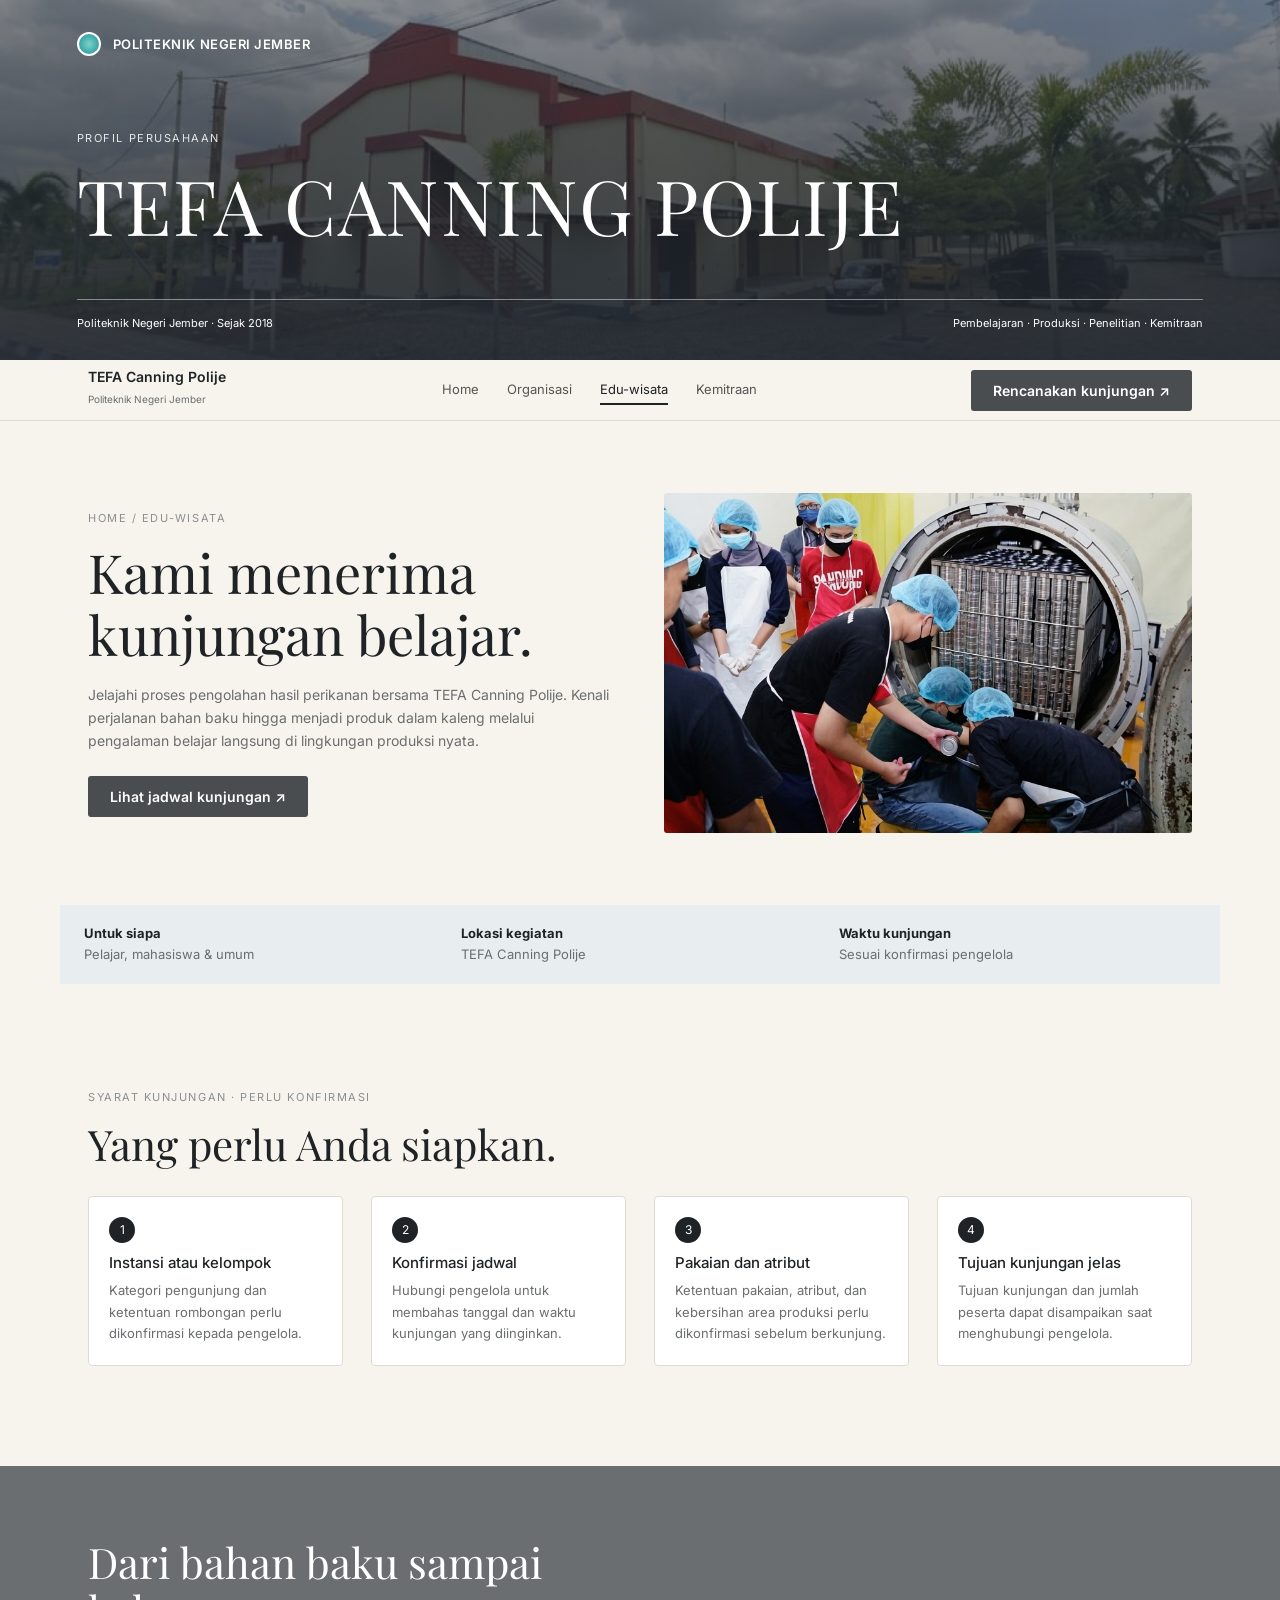
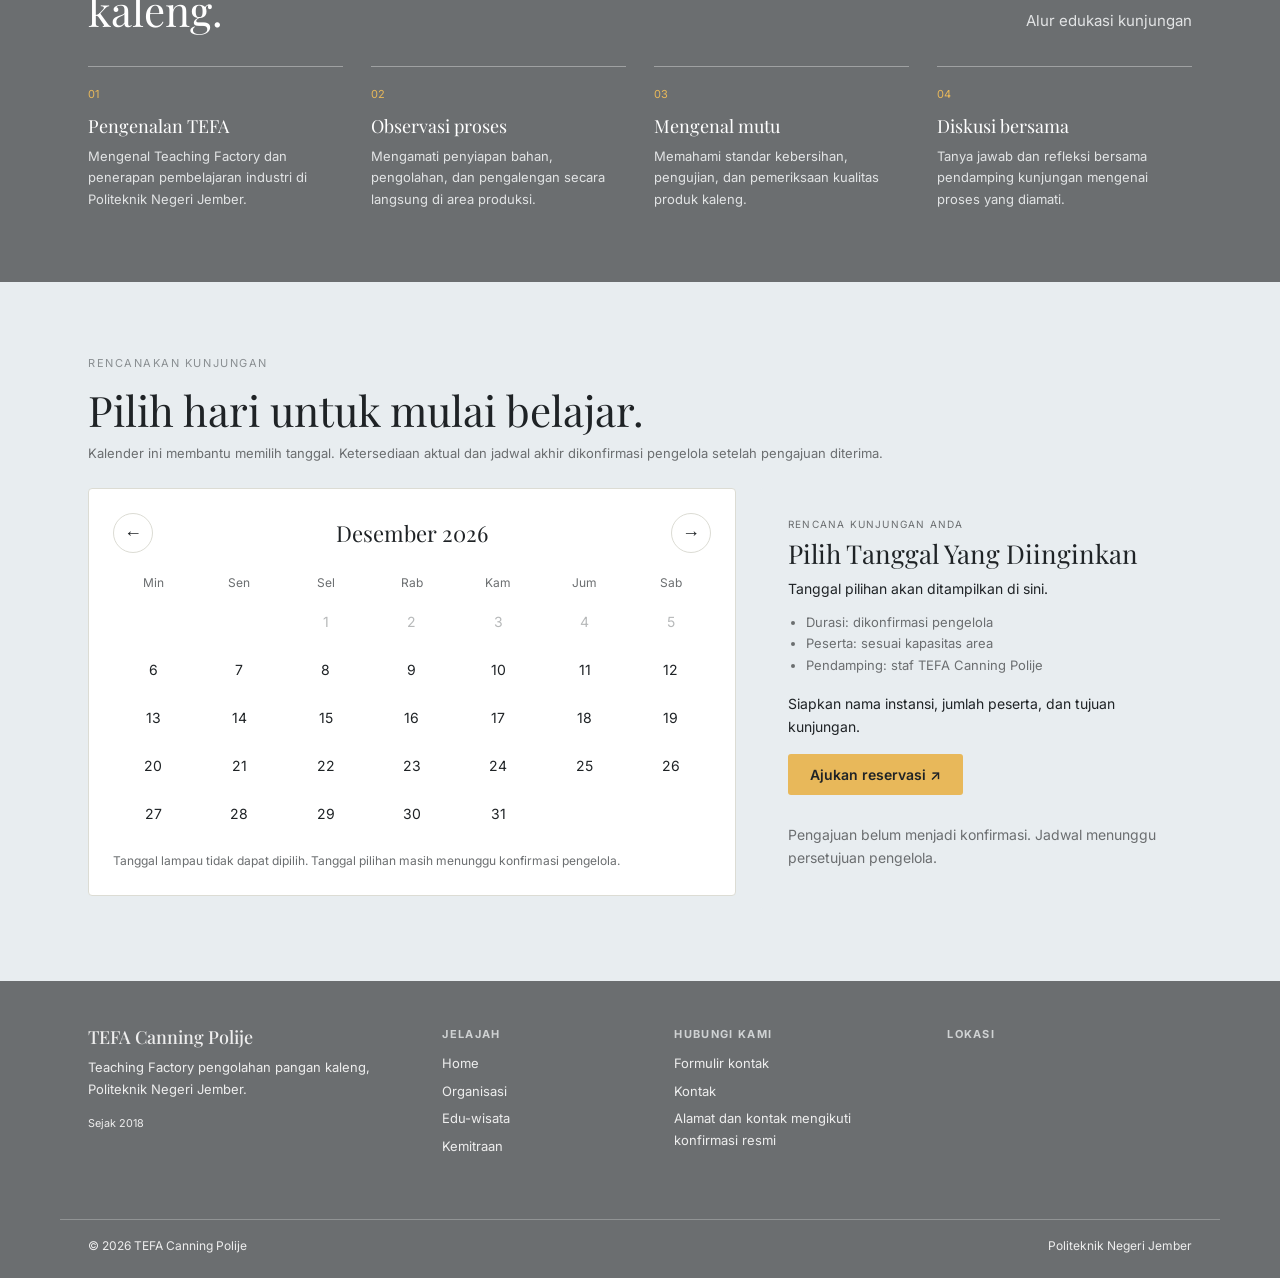
==== eduwisata.html @ bd4c8c7c "Add new HTML pages for Edu-wisata, Formulir Permintaan, Kemitraan, Kontak, and Organisasi sections w" ====
<!DOCTYPE html>
<html lang="id">
<head>
<meta charset="utf-8">
<meta name="viewport" content="width=device-width,initial-scale=1">
<title>TEFA Canning Polije</title>
<link href="https://fonts.googleapis.com/css2?family=Inter:wght@400;500;600&family=Playfair+Display:wght@400;500&display=swap" rel="stylesheet">
<link rel="stylesheet" href="css/style.css">
</head>
<body data-page="eduwisata">

<header class="hero" id="hero">
  <div class="polije"><i class="logo"></i>POLITEKNIK NEGERI JEMBER</div>
  <div class="hb">
    <div class="lb">Profil Perusahaan</div>
    <h1>TEFA CANNING POLIJE</h1>
    <div class="hr">
      <p>Teaching Factory (Tefa) adalah konsep pengajaran berbasis standar industri dalam lingkungan nyata. Di Politeknik Negeri Jember (Polije), terdapat Tefa Canning yang memproduksi pangan kaleng, salah satunya ikan sarden.</p>
      <a class="btn" href="index.html#home" id="masuk">Masuk ↗</a>
    </div>
  </div>
  <div class="hf"><span>Politeknik Negeri Jember · Sejak 2018</span><span>Pembelajaran · Produksi · Penelitian · Kemitraan</span></div>
</header>

<nav>
  <div class="w">
    <a href="index.html"><b>TEFA Canning Polije</b><small>Politeknik Negeri Jember</small></a>
    <button class="menu-toggle" id="menu-toggle" type="button" aria-expanded="false" aria-controls="primary-navigation" aria-label="Buka menu">
      <span aria-hidden="true"></span><span aria-hidden="true"></span><span aria-hidden="true"></span>
    </button>
    <div class="nav-menu" id="primary-navigation">
    <ul>
      <li><a data-v="home" href="index.html#hero">Home</a></li>
      <li><a data-v="organisasi" href="organisasi.html">Organisasi</a></li>
      <li><a data-v="eduwisata" href="eduwisata.html">Edu-wisata</a></li>
      <li><a data-v="kemitraan" href="kemitraan.html">Kemitraan</a></li>
    </ul>
    <a class="btn d" href="formulir-permintaan.html?topik=edu-wisata">Rencanakan kunjungan ↗</a>
    </div>
  </div>
</nav>

<main>
<section class="view" id="eduwisata">
  <div class="w sec edu-hero">
    <div>
      <div class="lb">Home / Edu-wisata</div>
      <h2>Kami menerima kunjungan belajar.</h2>
      <p>Jelajahi proses pengolahan hasil perikanan bersama TEFA Canning Polije. Kenali perjalanan bahan baku hingga menjadi produk dalam kaleng melalui pengalaman belajar langsung di lingkungan produksi nyata.</p>
      <a class="btn d" href="eduwisata.html#kalender-eduwisata">Lihat jadwal kunjungan ↗</a>
    </div>
    <img src="img/kegiatan-praktik-pengolahan-dan-sterilisasi-produk.jpeg" alt="Kegiatan praktik pengolahan dan sterilisasi produk di TEFA Canning Polije">
  </div>
  <div class="w edu-facts">
    <div><b>Untuk siapa</b><span>Pelajar, mahasiswa &amp; umum</span></div>
    <div><b>Lokasi kegiatan</b><span>TEFA Canning Polije</span></div>
    <div><b>Waktu kunjungan</b><span>Sesuai konfirmasi pengelola</span></div>
  </div>
  <div class="w sec">
    <div class="lb">Syarat kunjungan · perlu konfirmasi</div><h2 style="margin-bottom:28px">Yang perlu Anda siapkan.</h2>
    <div class="g4 visit-requirements">
      <article class="card"><span class="sn">1</span><h3>Instansi atau kelompok</h3><p>Kategori pengunjung dan ketentuan rombongan perlu dikonfirmasi kepada pengelola.</p></article>
      <article class="card"><span class="sn">2</span><h3>Konfirmasi jadwal</h3><p>Hubungi pengelola untuk membahas tanggal dan waktu kunjungan yang diinginkan.</p></article>
      <article class="card"><span class="sn">3</span><h3>Pakaian dan atribut</h3><p>Ketentuan pakaian, atribut, dan kebersihan area produksi perlu dikonfirmasi sebelum berkunjung.</p></article>
      <article class="card"><span class="sn">4</span><h3>Tujuan kunjungan jelas</h3><p>Tujuan kunjungan dan jumlah peserta dapat disampaikan saat menghubungi pengelola.</p></article>
    </div>
  </div>
  <div class="dk">
    <div class="w sec">
      <div class="g2" style="align-items:end"><h2>Dari bahan baku sampai kaleng.</h2><p style="text-align:right;color:#e2e4e5">Alur edukasi kunjungan</p></div>
      <div class="g4 visit-process">
        <article><span>01</span><h3>Pengenalan TEFA</h3><p>Mengenal Teaching Factory dan penerapan pembelajaran industri di Politeknik Negeri Jember.</p></article>
        <article><span>02</span><h3>Observasi proses</h3><p>Mengamati penyiapan bahan, pengolahan, dan pengalengan secara langsung di area produksi.</p></article>
        <article><span>03</span><h3>Mengenal mutu</h3><p>Memahami standar kebersihan, pengujian, dan pemeriksaan kualitas produk kaleng.</p></article>
        <article><span>04</span><h3>Diskusi bersama</h3><p>Tanya jawab dan refleksi bersama pendamping kunjungan mengenai proses yang diamati.</p></article>
      </div>
    </div>
  </div>
  <div class="bl" id="kalender-eduwisata">
    <div class="w sec">
      <div class="lb">Rencanakan kunjungan</div><h2 style="margin-bottom:8px">Pilih hari untuk mulai belajar.</h2>
      <p class="calendar-intro">Kalender ini membantu memilih tanggal. Ketersediaan aktual dan jadwal akhir dikonfirmasi pengelola setelah pengajuan diterima.</p>
      <div class="booking-layout">
        <div class="calendar card" aria-label="Kalender jadwal edu wisata">
          <div class="calendar-head"><button class="calendar-nav" id="calendar-prev" type="button" aria-label="Bulan sebelumnya">←</button><h3 id="calendar-title" aria-live="polite"></h3><button class="calendar-nav" id="calendar-next" type="button" aria-label="Bulan berikutnya">→</button></div>
          <div class="calendar-grid calendar-weekdays" aria-hidden="true"><span>Min</span><span>Sen</span><span>Sel</span><span>Rab</span><span>Kam</span><span>Jum</span><span>Sab</span></div>
          <div class="calendar-grid" id="calendar-days"></div>
          <p class="calendar-note">Tanggal lampau tidak dapat dipilih. Tanggal pilihan masih menunggu konfirmasi pengelola.</p>
        </div>
        <aside class="sd visit-summary">
          <small>RENCANA KUNJUNGAN ANDA</small><h3 id="selected-date-label">Pilih tanggal yang diinginkan</h3>
          <p id="selected-date-status">Tanggal pilihan akan ditampilkan di sini.</p>
          <ul><li>Durasi: dikonfirmasi pengelola</li><li>Peserta: sesuai kapasitas area</li><li>Pendamping: staf TEFA Canning Polije</li></ul>
          <p>Siapkan nama instansi, jumlah peserta, dan tujuan kunjungan.</p>
          <a class="btn" id="edu-form-link" href="formulir-permintaan.html?topik=edu-wisata">Ajukan reservasi ↗</a>
          <p class="calendar-note">Pengajuan belum menjadi konfirmasi. Jadwal menunggu persetujuan pengelola.</p>
        </aside>
      </div>
    </div>
  </div>
</section>
</main>

<footer>
  <div class="w g4">
    <div><h4>TEFA Canning Polije</h4><p style="margin:8px 0 12px">Teaching Factory pengolahan pangan kaleng, Politeknik Negeri Jember.</p><small>Sejak 2018</small></div>
    <div><h5>JELAJAH</h5><ul><li><a href="index.html#home">Home</a></li><li><a href="organisasi.html">Organisasi</a></li><li><a href="eduwisata.html">Edu-wisata</a></li><li><a href="kemitraan.html">Kemitraan</a></li></ul></div>
    <div><h5>HUBUNGI KAMI</h5><ul><li><a href="formulir-permintaan.html?topik=lainnya">Formulir kontak</a></li><li><a href="kontak.html">Kontak</a></li><li>Alamat dan kontak mengikuti konfirmasi resmi</li></ul></div>
    <div>
      <h5>LOKASI</h5>
      <iframe
        src="https://www.google.com/maps/embed?pb=!1m18!1m12!1m3!1d508.10623049738757!2d113.72643841205621!3d-8.15563138317925!2m3!1f0!2f0!3f0!3m2!1i1024!2i768!4f13.1!3m3!1m2!1s0x2dd695f2c7074ec7%3A0x40c147ea5d0ce7c8!2sUnit%20Pengalengan%20Ikan%20Politeknik%20Negeri%20Jember!5e1!3m2!1sen!2sid!4v1795435590840!5m2!1sen!2sid"
        width="100%"
        height="120"
        style="border:0"
        allowfullscreen
        loading="lazy"
        referrerpolicy="no-referrer-when-downgrade"
        title="Lokasi TEFA Canning Polije">
      </iframe>
    </div>
  </div>
  <div class="w cp"><span>© 2026 TEFA Canning Polije</span><span>Politeknik Negeri Jember</span></div>
</footer>

<script src="js/script.js"></script>
</body>
</html>
---- css/style.css ----
/* Dasar halaman dan komponen umum */
* {
  box-sizing: border-box;
  margin: 0;
}

:root {
  --c: #f6f4ec;
  --i: #1f2326;
  --g: #6b6e70;
  --b: #e8edf0;
  --y: #e8b85a;
  --l: #dcdcd4;
}

body {
  font: 15px/1.65 Inter, sans-serif;
  background: var(--c);
  color: var(--i);
}

h1,
h2,
h3 {
  font-family: 'Playfair Display', serif;
  font-weight: 400;
  line-height: 1.15;
}

h2 {
  font-size: clamp(28px, 3.4vw, 42px);
}

h3 {
  font-size: 20px;
}

a {
  color: inherit;
  text-decoration: none;
}

ul,
ol {
  list-style: none;
  padding: 0;
}

img {
  display: block;
  max-width: 100%;
}

[hidden] {
  display: none !important;
}

.w {
  max-width: 1160px;
  margin: 0 auto;
  padding: 0 28px;
}

.sec {
  padding: 72px 28px;
}

.lb {
  display: flex;
  justify-content: space-between;
  font-size: 11px;
  letter-spacing: .14em;
  text-transform: uppercase;
  color: #8a8f92;
  margin-bottom: 14px;
}

.btn {
  display: inline-block;
  background: var(--y);
  color: var(--i);
  font: 600 14px Inter;
  padding: 12px 22px;
  border-radius: 3px;
  border: 0;
  cursor: pointer;
}

.btn.d {
  background: #4a4d4f;
  color: #fff;
}

.lk {
  font-size: 13px;
  color: var(--g);
  margin-left: 14px;
}

.g2,
.g3,
.g4,
.f2 {
  display: grid;
  gap: 28px;
  margin-bottom: 28px;
  marguin-top: 28px;
}

.g2 {
  grid-template-columns: 1fr 1fr;
}

.g3 {
  grid-template-columns: repeat(3, 1fr);
}

.g4 {
  grid-template-columns: repeat(4, 1fr);
}

.f2 {
  grid-template-columns: 1fr 1fr;
  gap: 16px;
}

.card {
  background: #fff;
  border: 1px solid var(--l);
  border-radius: 4px;
  padding: 24px;
}

.bl {
  background: var(--b);
}

.dk {
  background: #6b6e70;
  color: #fff;
}

.dk .lb {
  color: #d3d6d7;
}

/* Header dan hero (header .hero; tombol #masuk dari script.js) */
.hero {
  min-height: 100vh;
  background: linear-gradient(rgba(34, 40, 48, .55), rgba(34, 40, 48, 0.900)),
    url(../img/gedung-tefa.jpeg) center/cover no-repeat #222830;
  color: #fff;
  padding: 32px 6vw 28px;
  display: flex;
  flex-direction: column;
}

.hero.in {
  min-height: 360px;
}

.hero .lb {
  color: #e5e7e8;
}

.polije {
  display: flex;
  align-items: center;
  gap: 12px;
  font: 600 13px Inter;
  letter-spacing: .04em;
}

.logo {
  width: 24px;
  height: 24px;
  border-radius: 50%;
  background: radial-gradient(#7bd3c4, #1c8f9a);
  border: 2px solid #fff;
}

.hb {
  margin-top: auto;
  padding-bottom: 28px;
}

.hb h1 {
  font-size: clamp(40px, 7vw, 76px);
  letter-spacing: .02em;
  margin: 6px 0 22px;
}

.hr {
  display: flex;
  justify-content: space-between;
  align-items: flex-end;
  gap: 24px;
}

.hr p {
  max-width: 520px;
  font-size: 14px;
}

.hf {
  display: flex;
  justify-content: space-between;
  gap: 16px;
  border-top: 1px solid rgba(255, 255, 255, .45);
  padding-top: 14px;
  font-size: 11px;
}

.in .hr {
  display: none;
}

/* Navigasi dan tampilan halaman (nav, data-v, dan body.cv dari script.js) */
body.cv nav,
body.cv main,
body.cv footer {
  display: none;
}

nav {
  position: sticky;
  top: 0;
  z-index: 9;
  background: rgba(246, 244, 236, .96);
  border-bottom: 1px solid var(--l);
}

nav .w {
  display: grid;
  grid-template-columns: 1fr auto 1.23fr;
  align-items: center;
  height: 60px;
  position: relative;
}

nav b {
  display: block;
  font: 600 14px/1.2 Inter;
}

nav small {
  font-size: 10px;
  color: var(--g);
}

nav ul {
  display: flex;
  gap: 28px;
  font-size: 13px;
}

.nav-menu {
  display: contents;
}

nav ul {
  justify-self: center;
}

nav .nav-menu > .btn {
  justify-self: end;
}

.menu-toggle {
  display: none;
  width: 44px;
  height: 44px;
  padding: 10px;
  border: 1px solid var(--l);
  border-radius: 3px;
  background: transparent;
  cursor: pointer;
  flex-direction: column;
  justify-content: center;
  gap: 5px;
}

.menu-toggle span {
  display: block;
  width: 22px;
  height: 2px;
  background: var(--i);
}

nav li a {
  padding: 6px 0;
  color: #555;
}

nav li a.on {
  color: var(--i);
  border-bottom: 2px solid var(--i);
}

/* Beranda: kartu dinamis dari const D dan tombol slider script.js */
.pc img {
  height: 230px;
  width: 100%;
  object-fit: contain;
  background: #fff;
  margin-bottom: 16px;
}

.pc p {
  color: var(--g);
  font-size: 14px;
  margin: 8px 0 12px;
}

.tr {
  display: flex;
  justify-content: space-between;
  align-items: center;
}

.tr button {
  border: 1px solid var(--l);
  background: #fff;
  width: 30px;
  height: 30px;
  border-radius: 50%;
  cursor: pointer;
  margin-left: 6px;
}

.ls li {
  display: flex;
  gap: 18px;
  padding: 16px 0;
  border-top: 1px solid rgba(255, 255, 255, .35);
  font-size: 14px;
}

.ls b {
  font-weight: 500;
  color: #d8dadb;
}

.st {
  display: flex;
  gap: 48px;
  margin-top: 28px;
}

.st b {
  font: 400 40px 'Playfair Display';
}

.st small {
  display: block;
  font-size: 11px;
  letter-spacing: .12em;
  color: var(--g);
}

.ab img {
  border-radius: 3px;
  width: 100%;
  height: 100%;
  object-fit: cover;
  max-height: 380px;
}

.mp img {
  width: 100%;
  height: 340px;
  object-fit: cover;
  border-radius: 3px;
  margin: 24px 0 16px;
}

/* Organisasi: tim pengelola, bagan, dan keterhubungan */
.ph {
  height: 150px;
  background: #e3e9ed url("data:image/svg+xml,%3Csvg xmlns='http://www.w3.org/2000/svg' viewBox='0 0 24 24' fill='%23aeb9c0'%3E%3Ccircle cx='12' cy='8' r='4'/%3E%3Cpath d='M4 21c0-4.4 3.6-7 8-7s8 2.6 8 7z'/%3E%3C/svg%3E") center/48px no-repeat;
  border-radius: 3px;
  margin-bottom: 12px;
}

.ph img {
  width: 100%;
  height: 100%;
  object-fit: cover;
  border-radius: 3px;
}

.tg {
  font-size: 10px;
  letter-spacing: .12em;
  background: var(--b);
  padding: 2px 8px;
  border-radius: 2px;
  color: var(--g);
}

.org {
  text-align: center;
}

.org .card {
  display: inline-block;
  width: 260px;
  text-align: left;
}

.ln {
  width: 2px;
  height: 28px;
  background: var(--l);
  margin: 0 auto;
}

.nt {
  background: var(--b);
  padding: 12px 16px;
  border-radius: 3px;
  font-size: 13px;
  color: var(--g);
  margin-top: 24px;
}

.rw {
  display: flex;
  gap: 10px;
  padding: 14px 0;
  border-top: 1px solid var(--l);
}

.rw b {
  min-width: 120px;
  font-weight: 600;
}

/* Kemitraan: alur, langkah, dan filter tahun dari script.js */
.fl {
  display: flex;
  align-items: center;
  gap: 10px;
  flex-direction: column;
  text-align: center;
}

.fl div {
  width: 100%;
  border: 1px solid var(--l);
  background: #fff;
  padding: 12px;
  border-radius: 3px;
  font-size: 13px;
}

.fl .dkb {
  background: #6b6e70;
  color: #fff;
}

.sn {
  display: inline-block;
  width: 26px;
  height: 26px;
  border-radius: 50%;
  background: var(--i);
  color: #fff;
  text-align: center;
  line-height: 26px;
  font-size: 12px;
  margin-bottom: 10px;
}

.pl {
  display: flex;
  gap: 8px;
  margin: 0 0 20px;
}

.pl button {
  border: 1px solid var(--l);
  background: #fff;
  padding: 5px 14px;
  border-radius: 20px;
  cursor: pointer;
  font: 12px Inter;
}

.pl .on {
  background: var(--i);
  color: #fff;
}

/* Kunjungan dan kontak: formulir serta simulasi pengiriman script.js */
form label {
  display: block;
  font-size: 12px;
  color: #555;
  margin-bottom: 16px;
}

input,
select,
textarea {
  width: 100%;
  margin-top: 6px;
  padding: 11px 12px;
  border: 1px solid var(--l);
  background: #faf9f5;
  border-radius: 3px;
  font: 14px Inter;
}

textarea {
  min-height: 90px;
  resize: vertical;
}

.ck {
  display: flex !important;
  gap: 8px;
  align-items: flex-start;
}

.ck input {
  width: auto;
  margin: 4px 0 0;
}

form h3 {
  margin: 6px 0 18px;
}

.sd {
  background: var(--b);
  border-radius: 4px;
  padding: 28px;
  align-self: start;
}

.sd h3 {
  font-size: 26px;
  margin: 6px 0 18px;
}

.sd p {
  font-size: 14px;
  margin-bottom: 12px;
}

.sd small {
  display: block;
  font-size: 10px;
  letter-spacing: .12em;
  color: var(--g);
}

/* Footer */
footer {
  background: #6b6e70;
  color: #eee;
  font-size: 13px;
}

footer .g4 {
  grid-template-columns: 1.6fr 1fr 1.2fr 1.2fr;
  padding: 44px 28px 28px;
}

footer h4 {
  font: 500 18px 'Playfair Display';
}

footer h5 {
  font-size: 11px;
  letter-spacing: .12em;
  margin-bottom: 10px;
  color: #cfd2d3;
}

footer li {
  margin-bottom: 6px;
}

footer img,
footer iframe {
  height: 80px;
  width: 100%;
  object-fit: cover;
  border-radius: 3px;
}

.cp {
  display: flex;
  justify-content: space-between;
  border-top: 1px solid rgba(255, 255, 255, .25);
  padding-top: 16px;
  padding-bottom: 22px;
  font-size: 12px;
}

/* Responsif untuk tata letak, navigasi, dan kartu jika dimepetin framenya*/
@media (max-width: 820px) {
  nav .w {
    display: flex;
    justify-content: space-between;
  }

  .g2,
  .g3,
  .g4,
  .f2,
  footer .g4 {
    grid-template-columns: 1fr;
  }

  .hr,
  .hf,
  .cp {
    flex-direction: column;
    align-items: flex-start;
  }

  .menu-toggle {
    display: flex;
  }

  .nav-menu {
    display: none;
    position: absolute;
    top: 60px;
    left: 0;
    right: 0;
    padding: 16px 28px 20px;
    background: var(--c);
    border-bottom: 1px solid var(--l);
    flex-direction: column;
    align-items: stretch;
    gap: 16px;
  }

  nav.menu-open .nav-menu {
    display: flex;
  }

  nav .nav-menu ul {
    display: flex;
    flex-direction: column;
    gap: 12px;
  }

  nav .nav-menu .btn {
    display: block;
    text-align: center;
  }

  .st {
    gap: 28px;
  }
}

/* Jejaring informasi mitra */
.partner-controls {
  display: flex;
  justify-content: space-between;
  align-items: center;
  gap: 18px;
  flex-wrap: wrap;
}

.control-label {
  align-self: center;
  margin-right: 6px;
  font-size: 11px;
}

.sort-control {
  display: flex;
  align-items: center;
  gap: 10px;
  margin: 0 0 20px;
  font-size: 12px;
}

.sort-control select {
  width: auto;
  min-width: 100px;
  margin: 0;
  padding: 8px 10px;
}

.empty-state {
  grid-column: 1 / -1;
  color: var(--g);
  font-size: 14px;
}

/* Kalender edu wisata */
.calendar {
  max-width: 680px;
  margin: 0 auto;
}

.calendar-head {
  display: grid;
  grid-template-columns: 40px 1fr 40px;
  align-items: center;
  gap: 12px;
  margin-bottom: 20px;
  text-align: center;
}

.calendar-head h3 {
  font-size: 22px;
  text-transform: capitalize;
}

.calendar-nav {
  width: 40px;
  height: 40px;
  border: 1px solid var(--l);
  border-radius: 50%;
  background: #fff;
  color: var(--i);
  cursor: pointer;
  font-size: 18px;
}

.calendar-grid {
  display: grid;
  grid-template-columns: repeat(7, minmax(0, 1fr));
  gap: 6px;
  text-align: center;
}

.calendar-weekdays {
  margin-bottom: 8px;
  color: var(--g);
  font-size: 12px;
}

.calendar-day {
  min-height: 42px;
  border: 1px solid transparent;
  border-radius: 3px;
  background: transparent;
  color: var(--i);
  cursor: pointer;
  font: 14px Inter, sans-serif;
}

.calendar-day:hover:not(:disabled),
.calendar-day.selected {
  border-color: var(--i);
  background: var(--i);
  color: #fff;
}

.calendar-day:disabled {
  color: #b7b9ba;
  cursor: not-allowed;
}

.calendar-note {
  margin-top: 16px;
  color: var(--g);
  font-size: 12px;
}

@media (max-width: 520px) {
  .partner-controls {
    align-items: flex-start;
  }

  .pl {
    flex-wrap: wrap;
  }

  .calendar {
    padding: 16px;
  }

  .calendar-grid {
    gap: 2px;
  }

  .calendar-day {
    min-height: 38px;
  }
}

/* Halaman edu-wisata */
.edu-hero,
.partnership-hero {
  display: grid;
  grid-template-columns: 1fr 1fr;
  align-items: center;
  gap: 48px;
}

.edu-hero h2,
.partnership-hero h2 {
  max-width: 540px;
  font-size: clamp(36px, 4.5vw, 54px);
}

.edu-hero p,
.partnership-hero p {
  max-width: 540px;
  margin: 18px 0 24px;
  color: var(--g);
  font-size: 14px;
}

.edu-hero img {
  width: 100%;
  height: 340px;
  border-radius: 3px;
  object-fit: cover;
}

.edu-facts {
  display: grid;
  grid-template-columns: repeat(3, 1fr);
  gap: 20px;
  margin-bottom: 32px;
  padding: 18px 24px;
  background: var(--b);
}

.edu-facts div {
  display: flex;
  flex-direction: column;
  font-size: 13px;
}

.edu-facts span,
.visit-requirements p,
.visit-process p,
.partnership-areas p,
.partnership-steps p,
.partnership-cta p {
  color: var(--g);
  font-size: 13px;
}

.visit-requirements .card,
.partnership-steps .card {
  padding: 20px;
}

.visit-requirements h3,
.partnership-steps h3 {
  margin-bottom: 8px;
  font: 500 15px Inter, sans-serif;
}

.visit-process {
  margin-top: 32px;
  margin-bottom: 0;
}

.visit-process article {
  border-top: 1px solid rgba(255,255,255,.35);
  padding-top: 14px;
}

.visit-process article > span {
  color: var(--y);
  font-size: 11px;
}

.visit-process h3 {
  margin: 8px 0;
  font: 400 18px 'Playfair Display', serif;
}

.visit-process p {
  color: #e2e4e5;
}

.calendar-intro {
  margin: 6px 0 24px;
  color: var(--g);
  font-size: 13px;
}

.booking-layout {
  display: grid;
  grid-template-columns: 1.5fr 1fr;
  align-items: start;
  gap: 24px;
}

.booking-layout .calendar {
  width: 100%;
  max-width: none;
  margin: 0;
}

.visit-summary h3 {
  margin-bottom: 8px;
  text-transform: capitalize;
}

.visit-summary ul {
  list-style: disc;
  margin: 0 0 16px;
  padding-left: 18px;
  color: var(--g);
  font-size: 13px;
}

.visit-summary .btn {
  margin: 4px 0 12px;
}

/* Halaman kemitraan */
.partnership-hero {
  grid-template-columns: 1.2fr 1fr;
}

.partnership-hero .fl {
  margin: 0;
  padding: 28px;
}

.fl div small {
  display: block;
  margin-top: 4px;
  color: var(--g);
  font-size: 11px;
}

.fl .dkb small {
  color: #e2e4e5;
}

.fl p {
  margin: 8px 0 0;
  font-family: 'Playfair Display', serif;
  font-size: 18px;
}

.partnership-areas {
  padding: 0 28px 64px;
}

.partnership-areas h3 {
  margin-bottom: 10px;
  font-size: 16px;
}

.partnership-cta {
  grid-template-columns: 1fr 1.7fr;
  align-items: center;
  padding: 48px 28px;
}

.partnership-cta img {
  width: 100%;
  max-height: 300px;
  border-radius: 3px;
  object-fit: cover;
}

.partnership-cta h2 {
  margin-bottom: 12px;
  font-size: 32px;
}

.partnership-cta p {
  margin-bottom: 18px;
}

/* Halaman formulir bersama */
.form-page {
  padding-top: 40px;
}

.form-page > .lb {
  margin-bottom: 18px;
}

.form-intro {
  margin: 10px 0 28px;
  color: var(--g);
  font-size: 14px;
}

.form-layout {
  grid-template-columns: 1.7fr 1fr;
  align-items: start;
}

.request-form {
  padding: 24px;
}

.request-form h3 {
  font-size: 20px;
}

.request-form .form-hint {
  margin: -8px 0 18px;
  color: var(--g);
  font-size: 11px;
}

.request-form > .form-hint:last-child {
  margin: 16px 0 0;
}

.request-form [hidden] {
  display: none !important;
}

.form-contact a {
  text-decoration: underline;
  font-size: 13px;
}

@media (max-width: 820px) {
  .edu-hero,
  .partnership-hero,
  .booking-layout,
  .form-layout,
  .partnership-cta {
    grid-template-columns: 1fr;
  }

  .edu-hero,
  .partnership-hero {
    gap: 24px;
  }

  .edu-hero img {
    height: 280px;
  }

  .edu-facts {
    grid-template-columns: 1fr;
    gap: 12px;
  }

  .partnership-areas,
  .partnership-steps,
  .visit-requirements,
  .visit-process {
    grid-template-columns: repeat(2, 1fr);
  }
}

@media (max-width: 520px) {
  .partnership-areas,
  .partnership-steps,
  .visit-requirements,
  .visit-process {
    grid-template-columns: 1fr;
  }
}
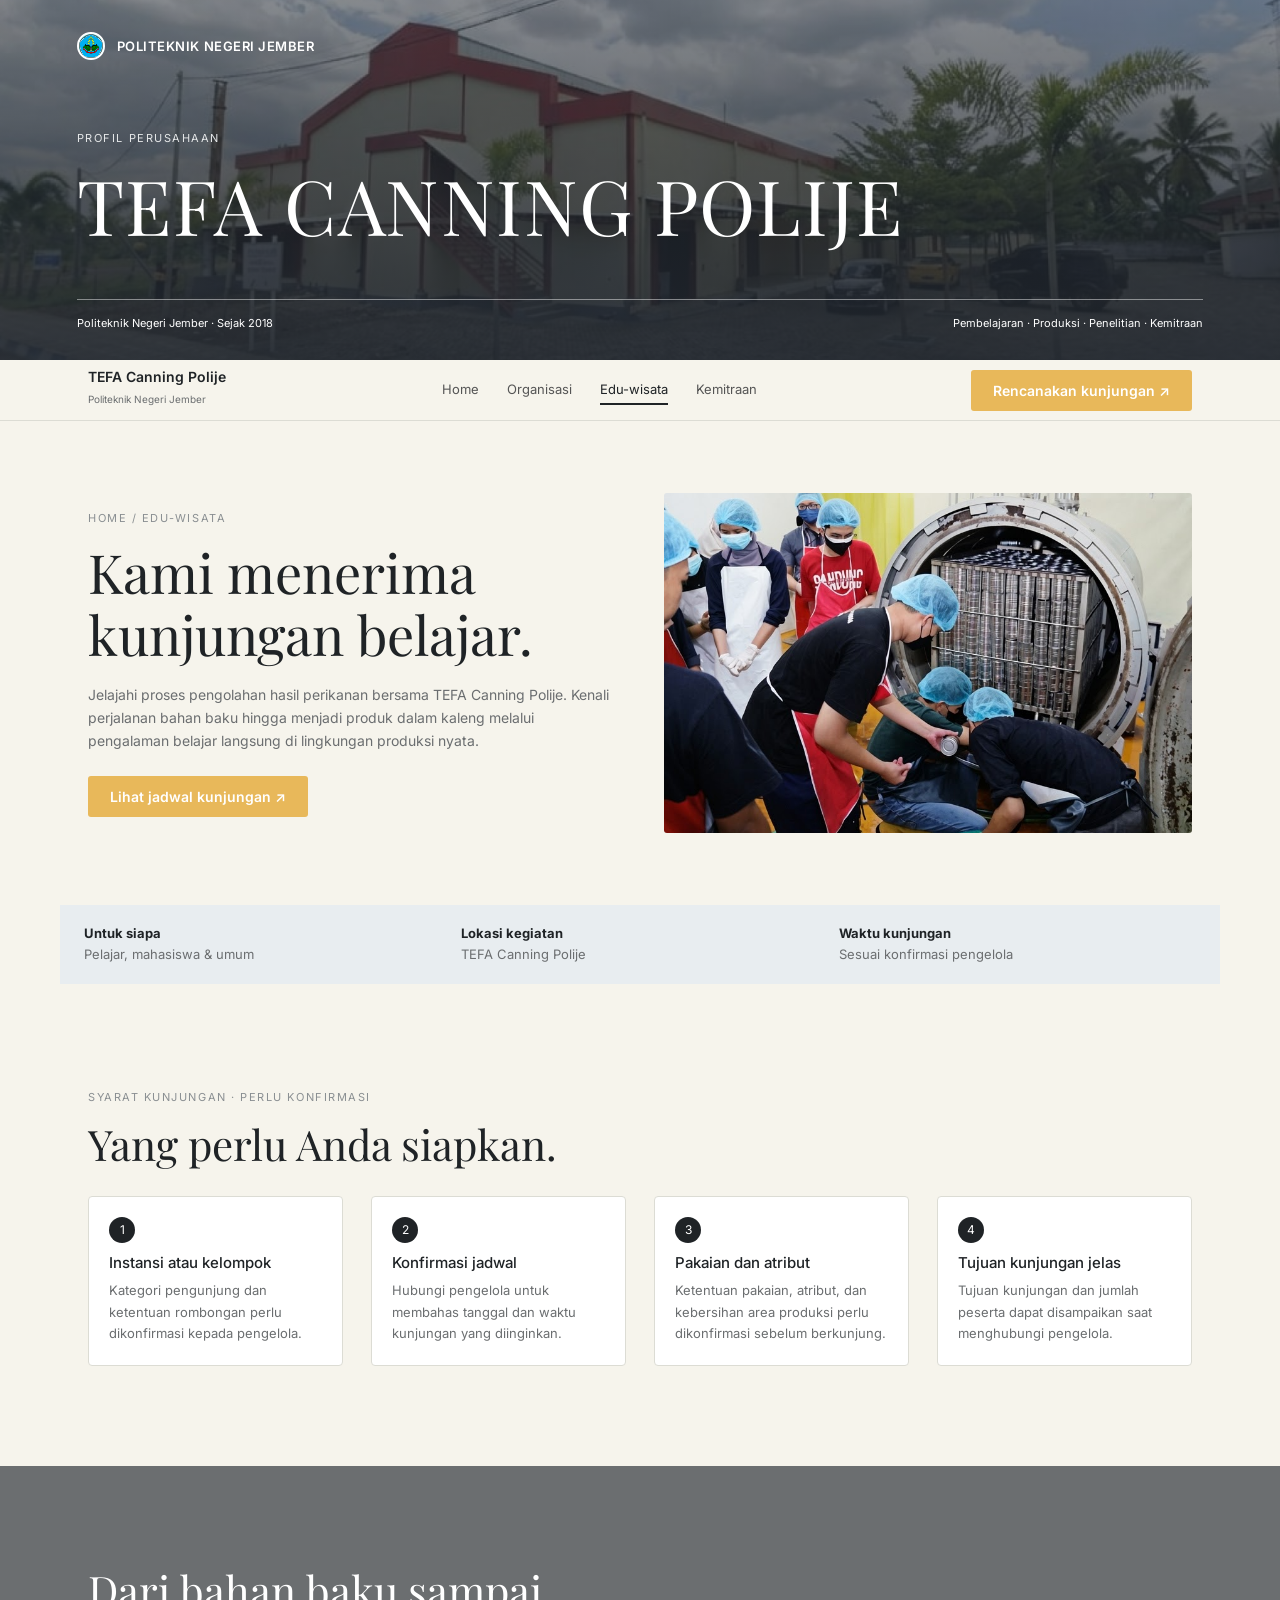
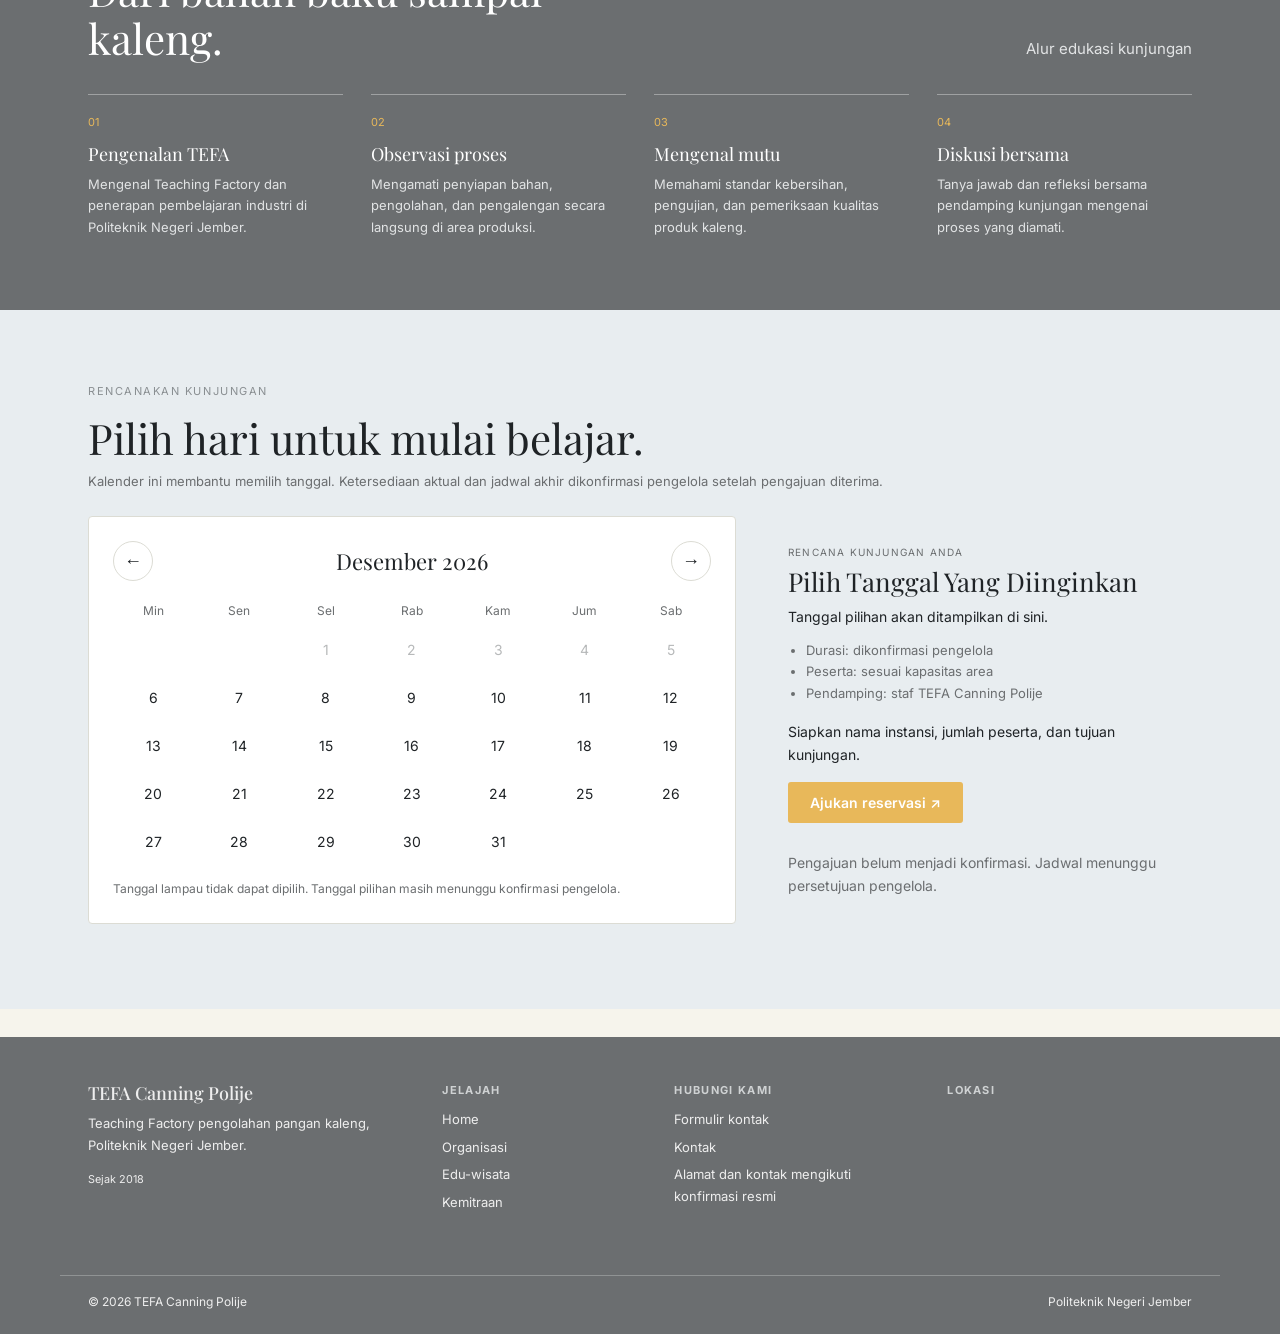
==== commit c6f9dbd6: "Refactor code structure for improved readability and maintainability" ====
--- a/eduwisata.html
+++ b/eduwisata.html
@@ -10,13 +10,16 @@
 <body data-page="eduwisata">
 
 <header class="hero" id="hero">
-  <div class="polije"><i class="logo"></i>POLITEKNIK NEGERI JEMBER</div>
+  <div class="polije">
+    <img class="logo" src="img/logo-polije.png" alt="Logo Polije">
+    </i>POLITEKNIK NEGERI JEMBER
+  </div>
   <div class="hb">
     <div class="lb">Profil Perusahaan</div>
     <h1>TEFA CANNING POLIJE</h1>
     <div class="hr">
       <p>Teaching Factory (Tefa) adalah konsep pengajaran berbasis standar industri dalam lingkungan nyata. Di Politeknik Negeri Jember (Polije), terdapat Tefa Canning yang memproduksi pangan kaleng, salah satunya ikan sarden.</p>
-      <a class="btn" href="index.html#home" id="masuk">Masuk ↗</a>
+      <a class="btn" href="index.html#hero" id="masuk">Masuk ↗</a>
     </div>
   </div>
   <div class="hf"><span>Politeknik Negeri Jember · Sejak 2018</span><span>Pembelajaran · Produksi · Penelitian · Kemitraan</span></div>
--- a/css/style.css
+++ b/css/style.css
@@ -11,6 +11,7 @@
   --b: #e8edf0;
   --y: #e8b85a;
   --l: #dcdcd4;
+  --w: #fff;
 }
 
 body {
@@ -78,7 +79,7 @@
 .btn {
   display: inline-block;
   background: var(--y);
-  color: var(--i);
+  color: var(--w);
   font: 600 14px Inter;
   padding: 12px 22px;
   border-radius: 3px;
@@ -87,8 +88,8 @@
 }
 
 .btn.d {
-  background: #4a4d4f;
-  color: #fff;
+  background: var(--y);
+  color: var(--w);
 }
 
 .lk {
@@ -104,7 +105,7 @@
   display: grid;
   gap: 28px;
   margin-bottom: 28px;
-  marguin-top: 28px;
+  margin-top: 28px;
 }
 
 .g2 {
@@ -172,8 +173,8 @@
 }
 
 .logo {
-  width: 24px;
-  height: 24px;
+  width: 28px;
+  height: 28px;
   border-radius: 50%;
   background: radial-gradient(#7bd3c4, #1c8f9a);
   border: 2px solid #fff;
